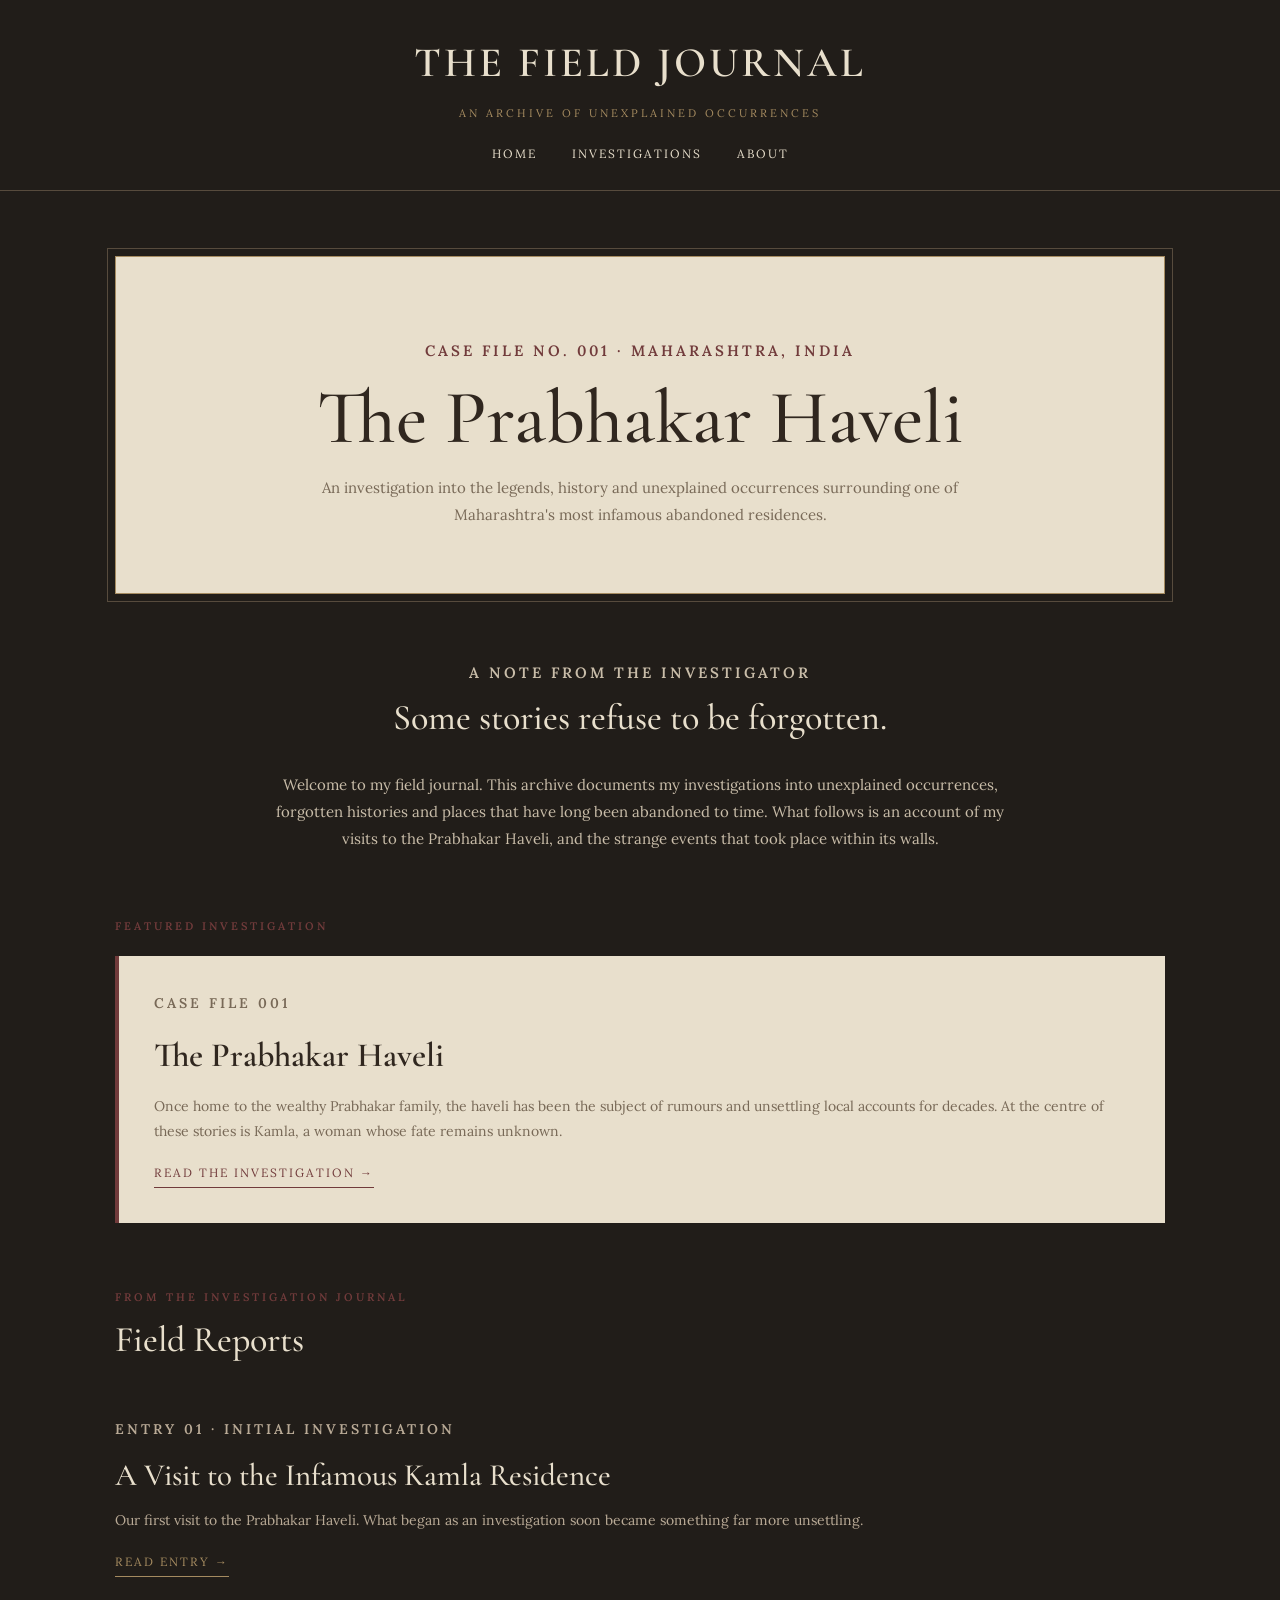
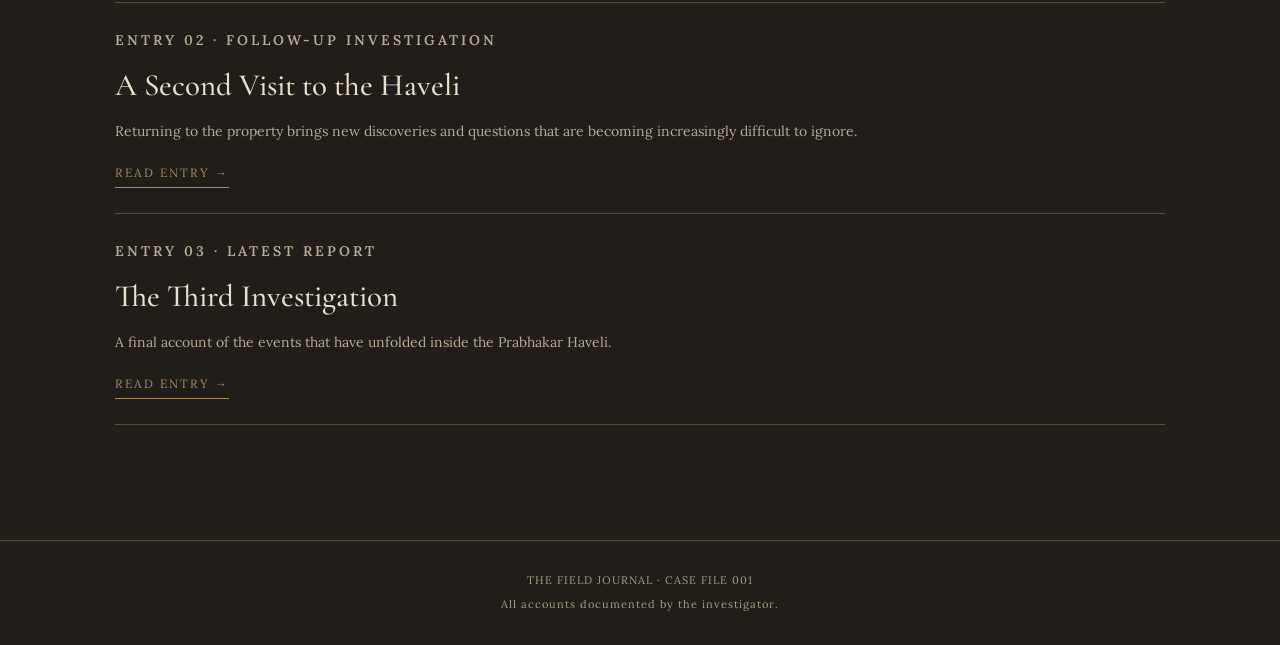
==== index.html @ c421930e "Create index.html" ====
<!DOCTYPE html>
<html lang="en">
<head>
    <meta charset="UTF-8">
    <meta name="viewport" content="width=device-width, initial-scale=1.0">
    <title>The Prabhakar Haveli | Field Journal</title>
    <link rel="stylesheet" href="style.css">
</head>

<body>

<header>
    <a href="index.html" class="site-name">The Field Journal</a>
    <p class="tagline">An Archive of Unexplained Occurrences</p>

    <nav>
        <a href="index.html">Home</a>
        <a href="#investigations">Investigations</a>
        <a href="#about">About</a>
    </nav>
</header>

<main class="container">

    <section class="hero">
        <p class="eyebrow">Case File No. 001 · Maharashtra, India</p>

        <h1>The Prabhakar Haveli</h1>

        <p>
            An investigation into the legends, history and unexplained
            occurrences surrounding one of Maharashtra's most infamous
            abandoned residences.
        </p>
    </section>

    <section class="introduction" id="about">
        <p class="eyebrow">A Note from the Investigator</p>

        <h2 class="section-title">Some stories refuse to be forgotten.</h2>

        <p>
            Welcome to my field journal. This archive documents my
            investigations into unexplained occurrences, forgotten
            histories and places that have long been abandoned to time.

            What follows is an account of my visits to the Prabhakar
            Haveli, and the strange events that took place within its walls.
        </p>
    </section>

    <section>
        <p class="eyebrow">Featured Investigation</p>

        <div class="featured">
            <p class="eyebrow">Case File 001</p>

            <h3>The Prabhakar Haveli</h3>

            <p>
                Once home to the wealthy Prabhakar family, the haveli
                has been the subject of rumours and unsettling local
                accounts for decades. At the centre of these stories
                is Kamla, a woman whose fate remains unknown.
            </p>

            <a href="blog1.html" class="read-link">
                Read the investigation →
            </a>
        </div>
    </section>

    <section class="entries" id="investigations">
        <p class="eyebrow">From the Investigation Journal</p>

        <h2 class="section-title">Field Reports</h2>

        <div class="entry">
            <p class="eyebrow">Entry 01 · Initial Investigation</p>
            <h3>A Visit to the Infamous Kamla Residence</h3>
            <p>
                Our first visit to the Prabhakar Haveli.
                What began as an investigation soon became something
                far more unsettling.
            </p>
            <a href="blog1.html" class="read-link">Read Entry →</a>
        </div>

        <div class="entry">
            <p class="eyebrow">Entry 02 · Follow-up Investigation</p>
            <h3>A Second Visit to the Haveli</h3>
            <p>
                Returning to the property brings new discoveries
                and questions that are becoming increasingly
                difficult to ignore.
            </p>
            <a href="blog2.html" class="read-link">Read Entry →</a>
        </div>

        <div class="entry">
            <p class="eyebrow">Entry 03 · Latest Report</p>
            <h3>The Third Investigation</h3>
            <p>
                A final account of the events that have unfolded
                inside the Prabhakar Haveli.
            </p>
            <a href="blog3.html" class="read-link">Read Entry →</a>
        </div>
    </section>

</main>

<footer>
    <p>THE FIELD JOURNAL · CASE FILE 001</p>
    <p>All accounts documented by the investigator.</p>
</footer>

</body>
</html>
---- style.css ----
@import url('https://fonts.googleapis.com/css2?family=Cormorant+Garamond:wght@400;500;600;700&family=Lora:ital,wght@0,400;0,500;0,600;1,400&display=swap');

:root {
    --background: #211d19;
    --paper: #e8dfcc;
    --paper-dark: #d8cbb3;
    --ink: #30271f;
    --muted: #786957;
    --burgundy: #713b3b;
    --gold: #a58b60;
    --line: #b9aa91;
}

* {
    box-sizing: border-box;
    margin: 0;
    padding: 0;
}

body {
    background: var(--background);
    color: var(--paper);
    font-family: 'Lora', Georgia, serif;
    line-height: 1.8;
}

/* HEADER */

header {
    border-bottom: 1px solid #574b3d;
    padding: 25px 8%;
    text-align: center;
}

.site-name {
    font-family: 'Cormorant Garamond', serif;
    font-size: 42px;
    font-weight: 600;
    letter-spacing: 3px;
    color: var(--paper);
    text-transform: uppercase;
    text-decoration: none;
}

.tagline {
    font-size: 11px;
    letter-spacing: 3px;
    text-transform: uppercase;
    color: var(--gold);
    margin-top: 3px;
}

nav {
    margin-top: 20px;
    display: flex;
    justify-content: center;
    gap: 35px;
    flex-wrap: wrap;
}

nav a {
    color: var(--paper);
    text-decoration: none;
    font-size: 12px;
    letter-spacing: 2px;
    text-transform: uppercase;
    transition: color 0.2s;
}

nav a:hover {
    color: var(--gold);
}

/* GENERAL LAYOUT */

.container {
    width: 85%;
    max-width: 1050px;
    margin: auto;
}

main {
    padding: 65px 0;
}

.eyebrow {
    color: var(--burgundy);
    font-size: 11px;
    letter-spacing: 3px;
    text-transform: uppercase;
    font-weight: 600;
}

.divider {
    border: none;
    border-top: 1px solid var(--line);
    margin: 25px 0;
}

/* HOMEPAGE HERO */

.hero {
    background: var(--paper);
    color: var(--ink);
    padding: 65px 8%;
    text-align: center;
    border: 1px solid var(--gold);
    outline: 1px solid #574b3d;
    outline-offset: 7px;
}

.hero h1 {
    font-family: 'Cormorant Garamond', serif;
    font-size: clamp(42px, 7vw, 76px);
    line-height: 1.05;
    font-weight: 500;
    margin: 15px 0;
}

.hero p {
    max-width: 650px;
    margin: 15px auto 0;
    color: var(--muted);
    font-size: 15px;
}

.hero .eyebrow {
    color: var(--burgundy);
}

/* HOMEPAGE SECTIONS */

.section-title {
    font-family: 'Cormorant Garamond', serif;
    font-size: 36px;
    font-weight: 500;
    color: var(--paper);
    margin-bottom: 20px;
}

.introduction {
    max-width: 760px;
    margin: 65px auto;
    text-align: center;
}

.introduction p {
    color: #c9bda9;
    font-size: 15px;
}

.featured {
    background: var(--paper);
    color: var(--ink);
    padding: 35px;
    margin-top: 20px;
    border-left: 4px solid var(--burgundy);
}

.featured h3 {
    font-family: 'Cormorant Garamond', serif;
    font-size: 34px;
    font-weight: 600;
    margin: 8px 0;
}

.featured p {
    color: var(--muted);
    font-size: 14px;
}

.read-link {
    display: inline-block;
    margin-top: 18px;
    color: var(--burgundy);
    text-decoration: none;
    font-size: 12px;
    letter-spacing: 2px;
    text-transform: uppercase;
    border-bottom: 1px solid var(--burgundy);
    padding-bottom: 3px;
}

.read-link:hover {
    color: var(--ink);
}

/* BLOG ENTRY LIST */

.entries {
    margin-top: 65px;
}

.entry {
    padding: 25px 0;
    border-bottom: 1px solid #574b3d;
}

.entry h3 {
    font-family: 'Cormorant Garamond', serif;
    font-size: 31px;
    font-weight: 500;
    margin: 5px 0;
    color: var(--paper);
}

.entry p {
    color: #b9aa96;
    font-size: 14px;
}

.entry .read-link {
    color: var(--gold);
    border-color: var(--gold);
}

/* INDIVIDUAL BLOG PAGES */

.article {
    background: var(--paper);
    color: var(--ink);
    padding: 55px 8%;
    max-width: 850px;
    margin: auto;
    border: 1px solid var(--gold);
}

.article h1 {
    font-family: 'Cormorant Garamond', serif;
    font-size: clamp(38px, 6vw, 58px);
    font-weight: 500;
    line-height: 1.1;
    margin: 12px 0 20px;
}

.article-meta {
    color: var(--muted);
    font-size: 11px;
    letter-spacing: 2px;
    text-transform: uppercase;
}

.article-content {
    margin-top: 35px;
    font-size: 15px;
    line-height: 2;
}

.article-content p {
    margin-bottom: 22px;
}

.article-content h2 {
    font-family: 'Cormorant Garamond', serif;
    font-size: 30px;
    margin: 35px 0 15px;
}

.back-link {
    display: inline-block;
    color: var(--burgundy);
    text-decoration: none;
    font-size: 12px;
    letter-spacing: 1px;
    margin-top: 35px;
}

/* FOOTER */

footer {
    text-align: center;
    padding: 30px 15px;
    border-top: 1px solid #574b3d;
    color: #a99b85;
    font-size: 11px;
    letter-spacing: 1px;
    margin-top: 50px;
}

footer p + p {
    margin-top: 5px;
}

/* MOBILE */

@media (max-width: 650px) {
    header {
        padding: 20px 5%;
    }

    .site-name {
        font-size: 30px;
    }

    nav {
        gap: 15px;
    }

    nav a {
        font-size: 10px;
    }

    .container {
        width: 90%;
    }

    main {
        padding: 45px 0;
    }

    .hero {
        padding: 45px 6%;
    }

    .article {
        padding: 35px 7%;
    }

    .entry h3 {
        font-size: 26px;
    }
}
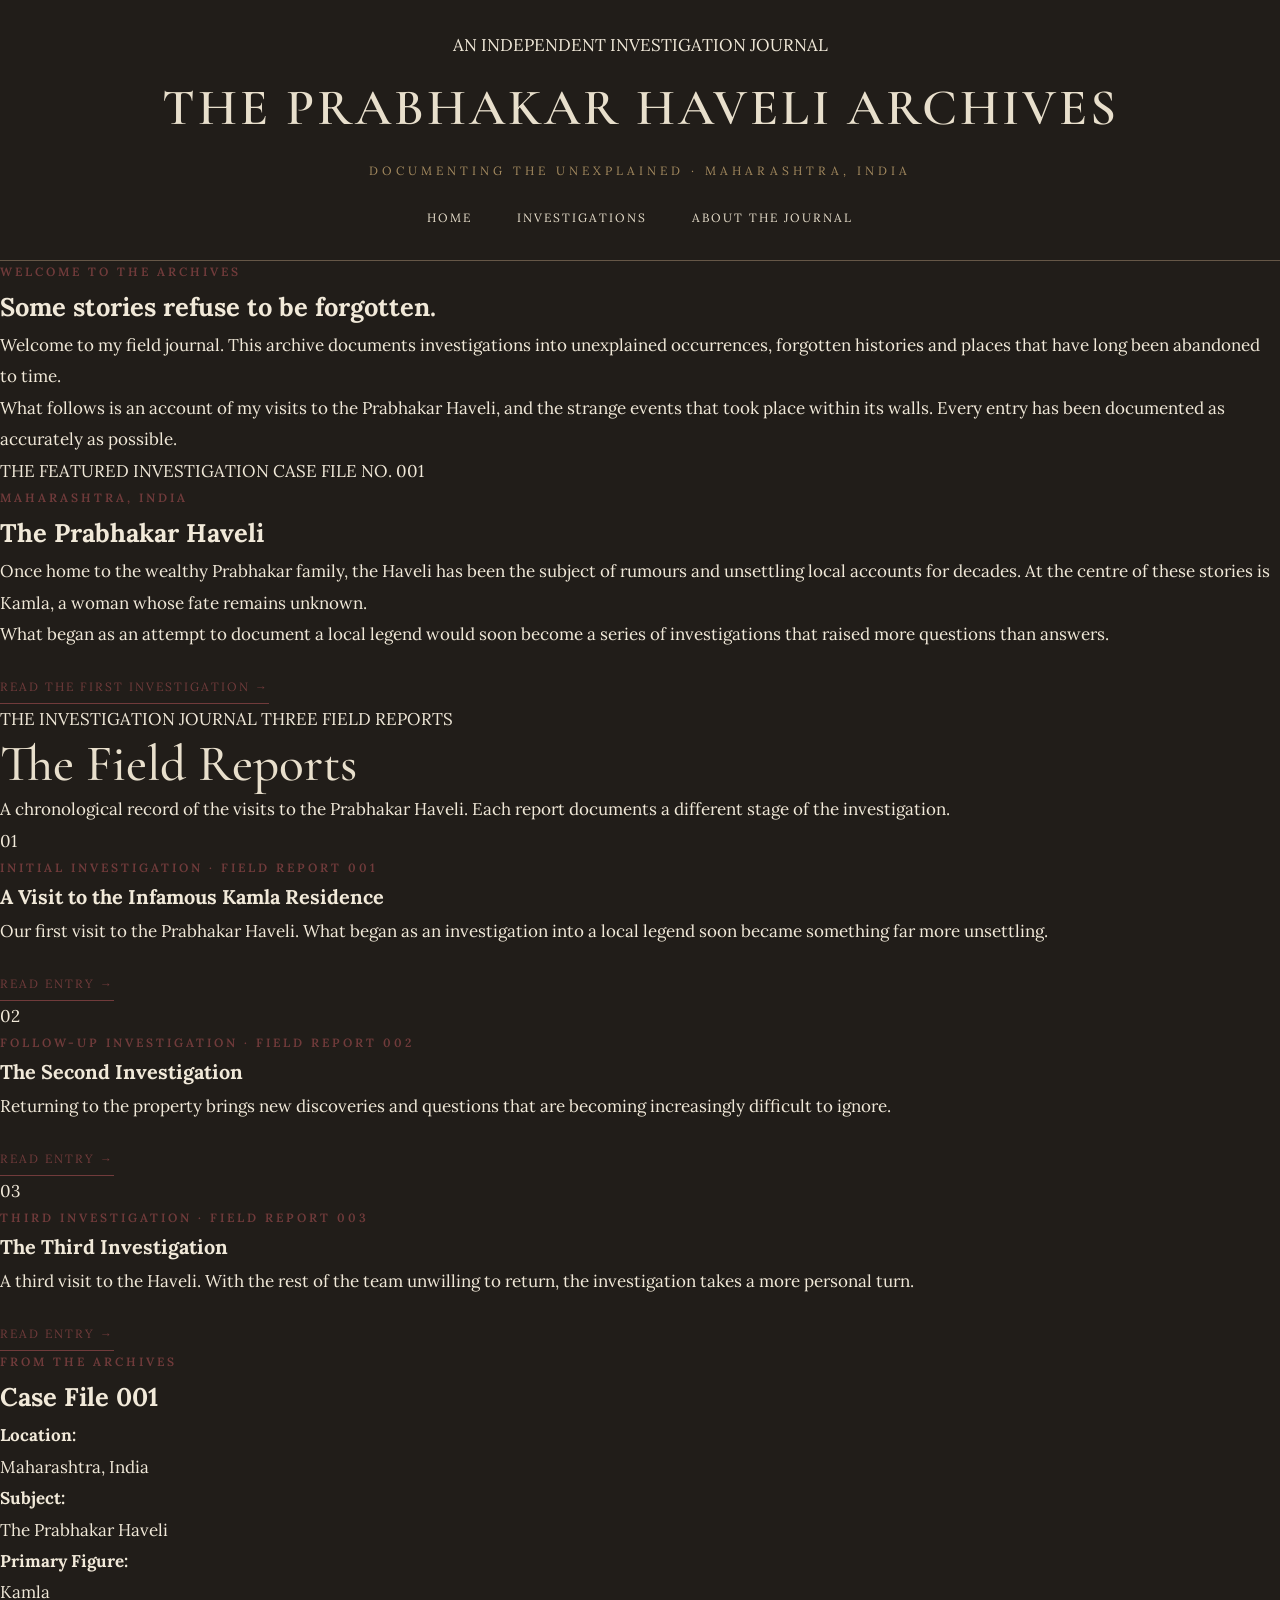
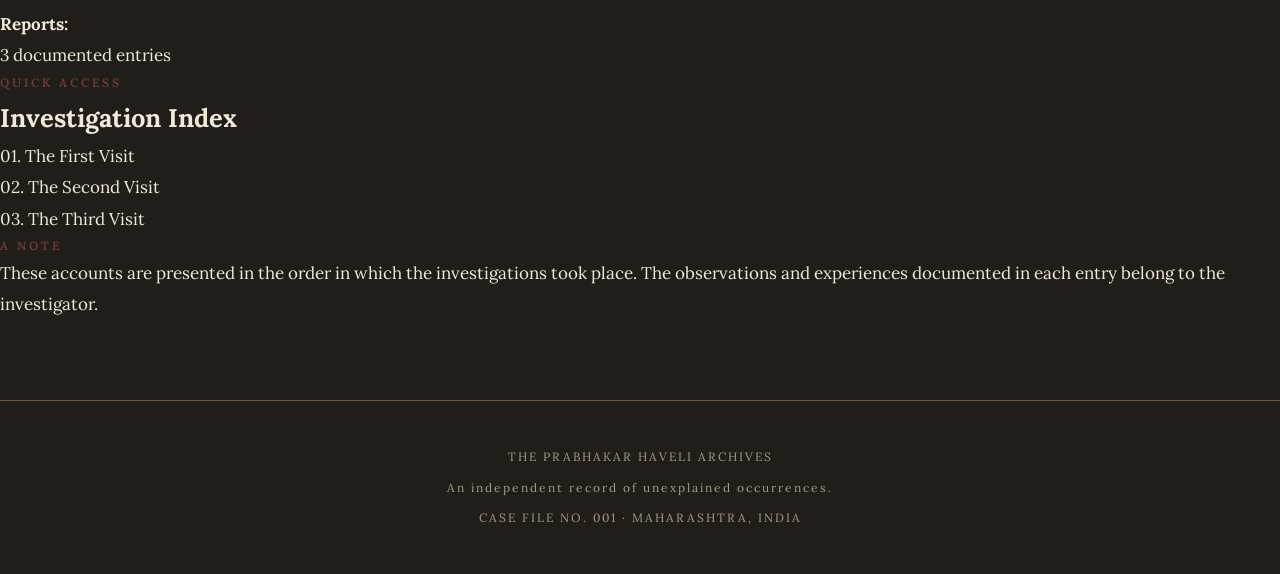
==== commit fd550836: "Update index.html" ====
--- a/index.html
+++ b/index.html
@@ -4,117 +4,302 @@
 <head>
     <meta charset="UTF-8">
     <meta name="viewport" content="width=device-width, initial-scale=1.0">
-    <title>The Prabhakar Haveli | Field Journal</title>
+
+    <title>The Prabhakar Haveli Archives</title>
+
     <link rel="stylesheet" href="style.css">
 </head>
 
 <body>
 
-<header>
-    <a href="index.html" class="site-name">The Field Journal</a>
-    <p class="tagline">An Archive of Unexplained Occurrences</p>
-
-    <nav>
-        <a href="index.html">Home</a>
-        <a href="#investigations">Investigations</a>
-        <a href="#about">About</a>
-    </nav>
-</header>
-
-<main class="container">
-
-    <section class="hero">
-        <p class="eyebrow">Case File No. 001 · Maharashtra, India</p>
-
-        <h1>The Prabhakar Haveli</h1>
+    <!-- MASTHEAD -->
+
+    <header class="masthead">
+
+        <p class="masthead-top">AN INDEPENDENT INVESTIGATION JOURNAL</p>
+
+        <a href="index.html" class="site-name">
+            The Prabhakar Haveli Archives
+        </a>
+
+        <p class="tagline">
+            Documenting the unexplained · Maharashtra, India
+        </p>
+
+        <nav>
+            <a href="index.html">Home</a>
+            <a href="#investigations">Investigations</a>
+            <a href="#about">About the Journal</a>
+        </nav>
+
+    </header>
+
+
+    <!-- MAIN CONTENT -->
+
+    <main class="page-layout">
+
+        <!-- MAIN COLUMN -->
+
+        <div class="main-column">
+
+            <!-- INTRODUCTION -->
+
+            <section class="welcome-section" id="about">
+
+                <p class="eyebrow">WELCOME TO THE ARCHIVES</p>
+
+                <h1>Some stories refuse to be forgotten.</h1>
+
+                <p>
+                    Welcome to my field journal. This archive documents
+                    investigations into unexplained occurrences, forgotten
+                    histories and places that have long been abandoned to time.
+                </p>
+
+                <p>
+                    What follows is an account of my visits to the Prabhakar
+                    Haveli, and the strange events that took place within its
+                    walls. Every entry has been documented as accurately as
+                    possible.
+                </p>
+
+            </section>
+
+
+            <!-- FEATURED INVESTIGATION -->
+
+            <section class="featured-section">
+
+                <div class="section-heading">
+                    <span>THE FEATURED INVESTIGATION</span>
+                    <span>CASE FILE NO. 001</span>
+                </div>
+
+                <div class="featured-content">
+
+                    <p class="eyebrow">MAHARASHTRA, INDIA</p>
+
+                    <h2>The Prabhakar Haveli</h2>
+
+                    <p>
+                        Once home to the wealthy Prabhakar family, the Haveli
+                        has been the subject of rumours and unsettling local
+                        accounts for decades. At the centre of these stories
+                        is Kamla, a woman whose fate remains unknown.
+                    </p>
+
+                    <p>
+                        What began as an attempt to document a local legend
+                        would soon become a series of investigations that
+                        raised more questions than answers.
+                    </p>
+
+                    <a href="blog1.html" class="read-link">
+                        Read the first investigation →
+                    </a>
+
+                </div>
+
+            </section>
+
+
+            <!-- INVESTIGATION REPORTS -->
+
+            <section class="reports-section" id="investigations">
+
+                <div class="section-heading">
+                    <span>THE INVESTIGATION JOURNAL</span>
+                    <span>THREE FIELD REPORTS</span>
+                </div>
+
+                <h2 class="section-title">The Field Reports</h2>
+
+                <p class="section-intro">
+                    A chronological record of the visits to the Prabhakar
+                    Haveli. Each report documents a different stage of the
+                    investigation.
+                </p>
+
+
+                <article class="report-entry">
+
+                    <div class="report-number">01</div>
+
+                    <div class="report-details">
+
+                        <p class="eyebrow">
+                            INITIAL INVESTIGATION · FIELD REPORT 001
+                        </p>
+
+                        <h3>
+                            <a href="blog1.html">
+                                A Visit to the Infamous Kamla Residence
+                            </a>
+                        </h3>
+
+                        <p>
+                            Our first visit to the Prabhakar Haveli. What began
+                            as an investigation into a local legend soon became
+                            something far more unsettling.
+                        </p>
+
+                        <a href="blog1.html" class="read-link">
+                            Read Entry →
+                        </a>
+
+                    </div>
+
+                </article>
+
+
+                <article class="report-entry">
+
+                    <div class="report-number">02</div>
+
+                    <div class="report-details">
+
+                        <p class="eyebrow">
+                            FOLLOW-UP INVESTIGATION · FIELD REPORT 002
+                        </p>
+
+                        <h3>
+                            <a href="blog2.html">
+                                The Second Investigation
+                            </a>
+                        </h3>
+
+                        <p>
+                            Returning to the property brings new discoveries
+                            and questions that are becoming increasingly
+                            difficult to ignore.
+                        </p>
+
+                        <a href="blog2.html" class="read-link">
+                            Read Entry →
+                        </a>
+
+                    </div>
+
+                </article>
+
+
+                <article class="report-entry">
+
+                    <div class="report-number">03</div>
+
+                    <div class="report-details">
+
+                        <p class="eyebrow">
+                            THIRD INVESTIGATION · FIELD REPORT 003
+                        </p>
+
+                        <h3>
+                            <a href="blog3.html">
+                                The Third Investigation
+                            </a>
+                        </h3>
+
+                        <p>
+                            A third visit to the Haveli. With the rest of the
+                            team unwilling to return, the investigation takes
+                            a more personal turn.
+                        </p>
+
+                        <a href="blog3.html" class="read-link">
+                            Read Entry →
+                        </a>
+
+                    </div>
+
+                </article>
+
+            </section>
+
+        </div>
+
+
+        <!-- SIDEBAR -->
+
+        <aside class="sidebar">
+
+            <section class="sidebar-section">
+
+                <p class="eyebrow">FROM THE ARCHIVES</p>
+
+                <h2>Case File 001</h2>
+
+                <p>
+                    <strong>Location:</strong><br>
+                    Maharashtra, India
+                </p>
+
+                <p>
+                    <strong>Subject:</strong><br>
+                    The Prabhakar Haveli
+                </p>
+
+                <p>
+                    <strong>Primary Figure:</strong><br>
+                    Kamla
+                </p>
+
+                <p>
+                    <strong>Reports:</strong><br>
+                    3 documented entries
+                </p>
+
+            </section>
+
+
+            <section class="sidebar-section">
+
+                <p class="eyebrow">QUICK ACCESS</p>
+
+                <h2>Investigation Index</h2>
+
+                <ul class="archive-list">
+                    <li><a href="blog1.html">01. The First Visit</a></li>
+                    <li><a href="blog2.html">02. The Second Visit</a></li>
+                    <li><a href="blog3.html">03. The Third Visit</a></li>
+                </ul>
+
+            </section>
+
+
+            <section class="sidebar-note">
+
+                <p class="eyebrow">A NOTE</p>
+
+                <p>
+                    These accounts are presented in the order in which
+                    the investigations took place. The observations and
+                    experiences documented in each entry belong to the
+                    investigator.
+                </p>
+
+            </section>
+
+        </aside>
+
+    </main>
+
+
+    <!-- FOOTER -->
+
+    <footer>
+
+        <p class="footer-title">THE PRABHAKAR HAVELI ARCHIVES</p>
 
         <p>
-            An investigation into the legends, history and unexplained
-            occurrences surrounding one of Maharashtra's most infamous
-            abandoned residences.
+            An independent record of unexplained occurrences.
         </p>
-    </section>
-
-    <section class="introduction" id="about">
-        <p class="eyebrow">A Note from the Investigator</p>
-
-        <h2 class="section-title">Some stories refuse to be forgotten.</h2>
-
-        <p>
-            Welcome to my field journal. This archive documents my
-            investigations into unexplained occurrences, forgotten
-            histories and places that have long been abandoned to time.
-
-            What follows is an account of my visits to the Prabhakar
-            Haveli, and the strange events that took place within its walls.
+
+        <p class="footer-small">
+            CASE FILE NO. 001 · MAHARASHTRA, INDIA
         </p>
-    </section>
-
-    <section>
-        <p class="eyebrow">Featured Investigation</p>
-
-        <div class="featured">
-            <p class="eyebrow">Case File 001</p>
-
-            <h3>The Prabhakar Haveli</h3>
-
-            <p>
-                Once home to the wealthy Prabhakar family, the haveli
-                has been the subject of rumours and unsettling local
-                accounts for decades. At the centre of these stories
-                is Kamla, a woman whose fate remains unknown.
-            </p>
-
-            <a href="blog1.html" class="read-link">
-                Read the investigation →
-            </a>
-        </div>
-    </section>
-
-    <section class="entries" id="investigations">
-        <p class="eyebrow">From the Investigation Journal</p>
-
-        <h2 class="section-title">Field Reports</h2>
-
-        <div class="entry">
-            <p class="eyebrow">Entry 01 · Initial Investigation</p>
-            <h3>A Visit to the Infamous Kamla Residence</h3>
-            <p>
-                Our first visit to the Prabhakar Haveli.
-                What began as an investigation soon became something
-                far more unsettling.
-            </p>
-            <a href="blog1.html" class="read-link">Read Entry →</a>
-        </div>
-
-        <div class="entry">
-            <p class="eyebrow">Entry 02 · Follow-up Investigation</p>
-            <h3>A Second Visit to the Haveli</h3>
-            <p>
-                Returning to the property brings new discoveries
-                and questions that are becoming increasingly
-                difficult to ignore.
-            </p>
-            <a href="blog2.html" class="read-link">Read Entry →</a>
-        </div>
-
-        <div class="entry">
-            <p class="eyebrow">Entry 03 · Latest Report</p>
-            <h3>The Third Investigation</h3>
-            <p>
-                A final account of the events that have unfolded
-                inside the Prabhakar Haveli.
-            </p>
-            <a href="blog3.html" class="read-link">Read Entry →</a>
-        </div>
-    </section>
-
-</main>
-
-<footer>
-    <p>THE FIELD JOURNAL · CASE FILE 001</p>
-    <p>All accounts documented by the investigator.</p>
-</footer>
+
+    </footer>
 
 </body>
 </html>
--- a/style.css
+++ b/style.css
@@ -1,15 +1,21 @@
 
 @import url('https://fonts.googleapis.com/css2?family=Cormorant+Garamond:wght@400;500;600;700&family=Lora:ital,wght@0,400;0,500;0,600;1,400&display=swap');
+
+/* =========================================
+   01. COLOUR PALETTE & GLOBAL SETTINGS
+========================================= */
 
 :root {
     --background: #211d19;
+    --background-light: #302820;
     --paper: #e8dfcc;
     --paper-dark: #d8cbb3;
     --ink: #30271f;
     --muted: #786957;
     --burgundy: #713b3b;
     --gold: #a58b60;
-    --line: #b9aa91;
+    --line: #665747;
+    --white: #f1e9d9;
 }
 
 * {
@@ -18,306 +24,712 @@
     padding: 0;
 }
 
+html {
+    scroll-behavior: smooth;
+}
+
 body {
     background: var(--background);
+    color: var(--white);
+    font-family: 'Lora', Georgia, serif;
+    font-size: 17px;
+    line-height: 1.85;
+}
+
+img {
+    max-width: 100%;
+    display: block;
+}
+
+a {
+    color: inherit;
+    transition: color 0.25s ease;
+    text-decoration: none;
+}
+
+/* =========================================
+   02. HEADER & NAVIGATION
+========================================= */
+
+header,
+.site-header {
+    width: 100%;
+    padding: 30px 7%;
+    border-bottom: 1px solid var(--line);
+    text-align: center;
+    background: var(--background);
+    position: relative;
+}
+
+.site-name {
+    display: inline-block;
+    font-family: 'Cormorant Garamond', serif;
+    font-size: clamp(34px, 4vw, 52px);
+    font-weight: 600;
+    letter-spacing: 3px;
+    text-transform: uppercase;
     color: var(--paper);
-    font-family: 'Lora', Georgia, serif;
-    line-height: 1.8;
-}
-
-/* HEADER */
-
-header {
-    border-bottom: 1px solid #574b3d;
-    padding: 25px 8%;
-    text-align: center;
-}
-
-.site-name {
-    font-family: 'Cormorant Garamond', serif;
-    font-size: 42px;
+}
+
+.site-header h1 {
+    font-family: 'Cormorant Garamond', serif;
+    font-size: 46px;
     font-weight: 600;
     letter-spacing: 3px;
     color: var(--paper);
-    text-transform: uppercase;
-    text-decoration: none;
-}
-
-.tagline {
-    font-size: 11px;
-    letter-spacing: 3px;
+}
+
+.tagline,
+.site-subtitle {
+    margin-top: 4px;
+    font-size: 12px;
+    letter-spacing: 4px;
     text-transform: uppercase;
     color: var(--gold);
-    margin-top: 3px;
 }
 
 nav {
-    margin-top: 20px;
     display: flex;
     justify-content: center;
-    gap: 35px;
+    align-items: center;
     flex-wrap: wrap;
+    gap: 45px;
+    margin-top: 25px;
 }
 
 nav a {
     color: var(--paper);
-    text-decoration: none;
     font-size: 12px;
     letter-spacing: 2px;
     text-transform: uppercase;
-    transition: color 0.2s;
 }
 
 nav a:hover {
     color: var(--gold);
 }
 
-/* GENERAL LAYOUT */
-
-.container {
-    width: 85%;
-    max-width: 1050px;
-    margin: auto;
-}
-
-main {
-    padding: 65px 0;
-}
-
-.eyebrow {
-    color: var(--burgundy);
-    font-size: 11px;
-    letter-spacing: 3px;
-    text-transform: uppercase;
-    font-weight: 600;
-}
-
-.divider {
-    border: none;
-    border-top: 1px solid var(--line);
-    margin: 25px 0;
-}
-
-/* HOMEPAGE HERO */
+/* =========================================
+   03. MAIN HOMEPAGE LAYOUT
+========================================= */
+
+main.container {
+    width: 100%;
+    max-width: none;
+    margin: 0;
+    padding: 0;
+}
+
+main.container > section {
+    width: 86%;
+    max-width: 1450px;
+    margin-left: auto;
+    margin-right: auto;
+}
+
+/* =========================================
+   04. HOMEPAGE HERO
+========================================= */
 
 .hero {
+    min-height: 590px;
+    margin-top: 55px !important;
+    margin-bottom: 100px !important;
+
+    display: flex;
+    flex-direction: column;
+    justify-content: center;
+    align-items: flex-start;
+
+    padding: 90px 9% !important;
+
     background: var(--paper);
     color: var(--ink);
-    padding: 65px 8%;
-    text-align: center;
+
     border: 1px solid var(--gold);
     outline: 1px solid #574b3d;
     outline-offset: 7px;
+
+    text-align: left !important;
+
+    position: relative;
+    overflow: hidden;
+}
+
+/* Decorative corner detail */
+
+.hero::after {
+    content: "FIELD JOURNAL  ·  EST. 2026";
+    position: absolute;
+    right: 35px;
+    bottom: 25px;
+
+    font-family: 'Lora', serif;
+    font-size: 10px;
+    letter-spacing: 3px;
+    color: var(--muted);
+}
+
+.eyebrow {
+    color: var(--burgundy);
+    font-size: 12px;
+    letter-spacing: 3px;
+    font-weight: 600;
+    text-transform: uppercase;
 }
 
 .hero h1 {
-    font-family: 'Cormorant Garamond', serif;
-    font-size: clamp(42px, 7vw, 76px);
-    line-height: 1.05;
+    max-width: 950px;
+    margin: 25px 0;
+
+    font-family: 'Cormorant Garamond', serif;
+    font-size: clamp(65px, 9vw, 112px);
     font-weight: 500;
-    margin: 15px 0;
+    line-height: 0.95;
+    letter-spacing: -2px;
 }
 
 .hero p {
-    max-width: 650px;
-    margin: 15px auto 0;
+    max-width: 680px;
+    margin-top: 15px;
+
     color: var(--muted);
-    font-size: 15px;
+    font-size: 19px;
+    line-height: 1.9;
 }
 
 .hero .eyebrow {
     color: var(--burgundy);
 }
 
-/* HOMEPAGE SECTIONS */
+/* =========================================
+   05. INTRODUCTION SECTION
+========================================= */
+
+.introduction {
+    max-width: 1150px !important;
+    margin-top: 120px !important;
+    margin-bottom: 140px !important;
+
+    display: grid;
+    grid-template-columns: 1fr 1.5fr;
+    column-gap: 90px;
+    row-gap: 15px;
+
+    text-align: left !important;
+}
+
+.introduction > .eyebrow {
+    grid-column: 1 / -1;
+}
 
 .section-title {
     font-family: 'Cormorant Garamond', serif;
-    font-size: 36px;
+    font-size: clamp(38px, 4vw, 54px);
     font-weight: 500;
+    line-height: 1.15;
     color: var(--paper);
-    margin-bottom: 20px;
-}
-
-.introduction {
-    max-width: 760px;
-    margin: 65px auto;
-    text-align: center;
-}
-
-.introduction p {
+}
+
+.introduction .section-title {
+    grid-column: 1;
+    margin: 0;
+}
+
+.introduction > p:not(.eyebrow) {
+    grid-column: 2;
+    grid-row: 2;
+
     color: #c9bda9;
-    font-size: 15px;
+    font-size: 17px;
+    line-height: 2;
+}
+
+/* =========================================
+   06. FEATURED INVESTIGATION
+========================================= */
+
+.container > section:nth-of-type(3) {
+    display: grid;
+    grid-template-columns: 1fr 2.5fr;
+    gap: 45px;
+    align-items: start;
+
+    margin-bottom: 140px;
+}
+
+.container > section:nth-of-type(3) > .eyebrow {
+    padding-top: 15px;
 }
 
 .featured {
     background: var(--paper);
     color: var(--ink);
-    padding: 35px;
-    margin-top: 20px;
-    border-left: 4px solid var(--burgundy);
+
+    padding: 65px 70px;
+    border-left: 5px solid var(--burgundy);
+
+    position: relative;
+}
+
+.featured::after {
+    content: "01";
+    position: absolute;
+    right: 35px;
+    top: 20px;
+
+    font-family: 'Cormorant Garamond', serif;
+    font-size: 65px;
+    color: #d4c6ad;
 }
 
 .featured h3 {
-    font-family: 'Cormorant Garamond', serif;
-    font-size: 34px;
+    max-width: 700px;
+    margin: 15px 0;
+
+    font-family: 'Cormorant Garamond', serif;
+    font-size: clamp(36px, 4vw, 52px);
     font-weight: 600;
-    margin: 8px 0;
+    line-height: 1.1;
 }
 
 .featured p {
+    max-width: 700px;
     color: var(--muted);
-    font-size: 14px;
+    font-size: 17px;
+    line-height: 1.9;
 }
 
 .read-link {
     display: inline-block;
-    margin-top: 18px;
+    margin-top: 25px;
+
     color: var(--burgundy);
-    text-decoration: none;
     font-size: 12px;
     letter-spacing: 2px;
     text-transform: uppercase;
+
     border-bottom: 1px solid var(--burgundy);
-    padding-bottom: 3px;
+    padding-bottom: 5px;
 }
 
 .read-link:hover {
     color: var(--ink);
 }
 
-/* BLOG ENTRY LIST */
+/* =========================================
+   07. FIELD REPORTS SECTION
+========================================= */
 
 .entries {
-    margin-top: 65px;
+    margin-top: 100px !important;
+    margin-bottom: 140px !important;
+
+    display: grid;
+    grid-template-columns: repeat(3, minmax(0, 1fr));
+    gap: 35px;
+}
+
+.entries > .eyebrow,
+.entries > .section-title {
+    grid-column: 1 / -1;
+}
+
+.entries > .eyebrow {
+    margin-bottom: -25px;
+}
+
+.entries > .section-title {
+    margin-bottom: 20px;
 }
 
 .entry {
-    padding: 25px 0;
-    border-bottom: 1px solid #574b3d;
+    min-height: 310px;
+    padding: 35px 30px;
+
+    border: 1px solid var(--line);
+    background: var(--background-light);
+
+    display: flex;
+    flex-direction: column;
+    align-items: flex-start;
+
+    transition: border-color 0.3s ease,
+                background 0.3s ease;
+}
+
+.entry:hover {
+    border-color: var(--gold);
+    background: #382e25;
 }
 
 .entry h3 {
-    font-family: 'Cormorant Garamond', serif;
-    font-size: 31px;
+    margin: 18px 0;
+
+    font-family: 'Cormorant Garamond', serif;
+    font-size: 32px;
     font-weight: 500;
-    margin: 5px 0;
+    line-height: 1.15;
     color: var(--paper);
 }
 
 .entry p {
-    color: #b9aa96;
-    font-size: 14px;
+    color: #c9bda9;
+    font-size: 15px;
+    line-height: 1.9;
 }
 
 .entry .read-link {
     color: var(--gold);
     border-color: var(--gold);
-}
-
-/* INDIVIDUAL BLOG PAGES */
-
-.article {
+    margin-top: auto;
+    padding-top: 25px;
+}
+
+/* =========================================
+   08. ABOUT SECTION
+========================================= */
+
+.about-container {
+    width: 86%;
+    max-width: 1000px;
+    margin: 120px auto;
+    padding: 65px;
+
+    text-align: center;
+    border-top: 1px solid var(--line);
+    border-bottom: 1px solid var(--line);
+}
+
+.about-container p {
+    color: #c9bda9;
+    font-size: 17px;
+    line-height: 2;
+}
+
+/* =========================================
+   09. INDIVIDUAL BLOG PAGES
+========================================= */
+
+.article,
+.article-container {
+    width: 86%;
+    max-width: 1000px;
+    margin: 75px auto;
+
+    padding: 75px 10%;
+
     background: var(--paper);
     color: var(--ink);
-    padding: 55px 8%;
-    max-width: 850px;
-    margin: auto;
+
     border: 1px solid var(--gold);
 }
 
-.article h1 {
-    font-family: 'Cormorant Garamond', serif;
-    font-size: clamp(38px, 6vw, 58px);
+.article h1,
+.article-container h2 {
+    margin: 18px 0 25px;
+
+    font-family: 'Cormorant Garamond', serif;
+    font-size: clamp(48px, 6vw, 72px);
     font-weight: 500;
-    line-height: 1.1;
-    margin: 12px 0 20px;
+    line-height: 1.05;
 }
 
 .article-meta {
     color: var(--muted);
-    font-size: 11px;
+    font-size: 12px;
     letter-spacing: 2px;
     text-transform: uppercase;
 }
 
-.article-content {
-    margin-top: 35px;
-    font-size: 15px;
-    line-height: 2;
-}
-
-.article-content p {
-    margin-bottom: 22px;
-}
-
-.article-content h2 {
-    font-family: 'Cormorant Garamond', serif;
-    font-size: 30px;
-    margin: 35px 0 15px;
+.article-image {
+    margin: 40px 0;
+}
+
+.article-image img {
+    width: 100%;
+    max-height: 520px;
+    object-fit: cover;
+}
+
+.article-content,
+.blog-content {
+    max-width: 750px;
+    margin: 40px auto 0;
+
+    font-size: 18px;
+    line-height: 2.1;
+}
+
+.article-content p,
+.blog-content p {
+    margin-bottom: 28px;
+}
+
+.article-content p:first-child::first-letter,
+.blog-content p:first-child::first-letter {
+    float: left;
+    padding-right: 9px;
+
+    font-family: 'Cormorant Garamond', serif;
+    font-size: 75px;
+    line-height: 0.8;
+    color: var(--burgundy);
+}
+
+.article-content h2,
+.blog-content h2 {
+    margin: 50px 0 20px;
+
+    font-family: 'Cormorant Garamond', serif;
+    font-size: 36px;
+    font-weight: 500;
+}
+
+/* =========================================
+   10. ARTICLE FOOTER & NAVIGATION
+========================================= */
+
+.article-footer {
+    margin-top: 55px;
+    padding-top: 30px;
+
+    border-top: 1px solid var(--line);
+
+    color: var(--muted);
+    font-size: 12px;
+    letter-spacing: 2px;
+}
+
+.article-navigation {
+    display: flex;
+    justify-content: space-between;
+    flex-wrap: wrap;
+    gap: 20px;
+    margin-top: 25px;
+}
+
+.article-navigation a,
+.back-link {
+    color: var(--burgundy);
+    font-size: 13px;
+    letter-spacing: 1px;
+    text-decoration: none;
+}
+
+.article-navigation a:hover,
+.back-link:hover {
+    color: var(--ink);
 }
 
 .back-link {
     display: inline-block;
-    color: var(--burgundy);
-    text-decoration: none;
+    margin-top: 35px;
+}
+
+/* =========================================
+   11. FOOTER
+========================================= */
+
+footer {
+    width: 100%;
+    margin-top: 80px;
+    padding: 45px 20px;
+
+    border-top: 1px solid var(--line);
+
+    text-align: center;
+    color: #a99b85;
+
     font-size: 12px;
-    letter-spacing: 1px;
-    margin-top: 35px;
-}
-
-/* FOOTER */
-
-footer {
-    text-align: center;
-    padding: 30px 15px;
-    border-top: 1px solid #574b3d;
-    color: #a99b85;
-    font-size: 11px;
-    letter-spacing: 1px;
-    margin-top: 50px;
+    letter-spacing: 2px;
 }
 
 footer p + p {
-    margin-top: 5px;
-}
-
-/* MOBILE */
-
-@media (max-width: 650px) {
-    header {
-        padding: 20px 5%;
-    }
-
-    .site-name {
+    margin-top: 8px;
+}
+
+/* =========================================
+   12. RESPONSIVE DESIGN
+========================================= */
+
+@media (max-width: 900px) {
+
+    main.container > section {
+        width: 90%;
+    }
+
+    .hero {
+        min-height: 480px;
+        padding: 65px 7% !important;
+    }
+
+    .introduction {
+        grid-template-columns: 1fr;
+        gap: 20px;
+    }
+
+    .introduction .section-title,
+    .introduction > p:not(.eyebrow) {
+        grid-column: 1;
+        grid-row: auto;
+    }
+
+    .container > section:nth-of-type(3) {
+        grid-template-columns: 1fr;
+        gap: 20px;
+    }
+
+    .entries {
+        grid-template-columns: repeat(2, minmax(0, 1fr));
+    }
+
+    .article,
+    .article-container {
+        width: 90%;
+        padding: 55px 8%;
+    }
+}
+
+/* =========================================
+   13. MOBILE
+========================================= */
+
+@media (max-width: 600px) {
+
+    body {
+        font-size: 16px;
+    }
+
+    header,
+    .site-header {
+        padding: 25px 5%;
+    }
+
+    .site-name,
+    .site-header h1 {
         font-size: 30px;
+        letter-spacing: 2px;
+    }
+
+    .tagline,
+    .site-subtitle {
+        font-size: 10px;
+        letter-spacing: 2px;
     }
 
     nav {
-        gap: 15px;
+        gap: 18px;
+        margin-top: 20px;
     }
 
     nav a {
         font-size: 10px;
     }
 
-    .container {
+    main.container > section {
         width: 90%;
     }
 
-    main {
-        padding: 45px 0;
-    }
-
     .hero {
-        padding: 45px 6%;
-    }
-
-    .article {
-        padding: 35px 7%;
+        min-height: 420px;
+        margin-top: 35px !important;
+        margin-bottom: 75px !important;
+        padding: 55px 7% !important;
+    }
+
+    .hero h1 {
+        font-size: clamp(48px, 13vw, 65px);
+        letter-spacing: -1px;
+    }
+
+    .hero p {
+        font-size: 16px;
+    }
+
+    .hero::after {
+        font-size: 8px;
+        right: 15px;
+        bottom: 15px;
+    }
+
+    .introduction {
+        margin: 75px auto !important;
+    }
+
+    .section-title {
+        font-size: 38px;
+    }
+
+    .introduction > p:not(.eyebrow) {
+        font-size: 15px;
+    }
+
+    .featured {
+        padding: 35px 25px;
+    }
+
+    .featured::after {
+        font-size: 45px;
+        right: 15px;
+        top: 10px;
+    }
+
+    .featured h3 {
+        font-size: 34px;
+    }
+
+    .featured p {
+        font-size: 15px;
+    }
+
+    .entries {
+        grid-template-columns: 1fr;
+        gap: 20px;
+        margin-top: 75px !important;
+    }
+
+    .entries > .eyebrow {
+        margin-bottom: -15px;
+    }
+
+    .entry {
+        min-height: auto;
+        padding: 30px 25px;
     }
 
     .entry h3 {
-        font-size: 26px;
-    }
-}
+        font-size: 30px;
+    }
+
+    .article,
+    .article-container {
+        width: 92%;
+        margin: 35px auto;
+        padding: 38px 7%;
+    }
+
+    .article h1,
+    .article-container h2 {
+        font-size: 42px;
+    }
+
+    .article-content,
+    .blog-content {
+        font-size: 16px;
+        line-height: 2;
+    }
+
+    .article-navigation {
+        flex-direction: column;
+    }
+
+    .about-container {
+        width: 90%;
+        padding: 35px 15px;
+    }
+
+    footer {
+        padding: 35px 15px;
+        font-size: 10px;
+    }
+}
